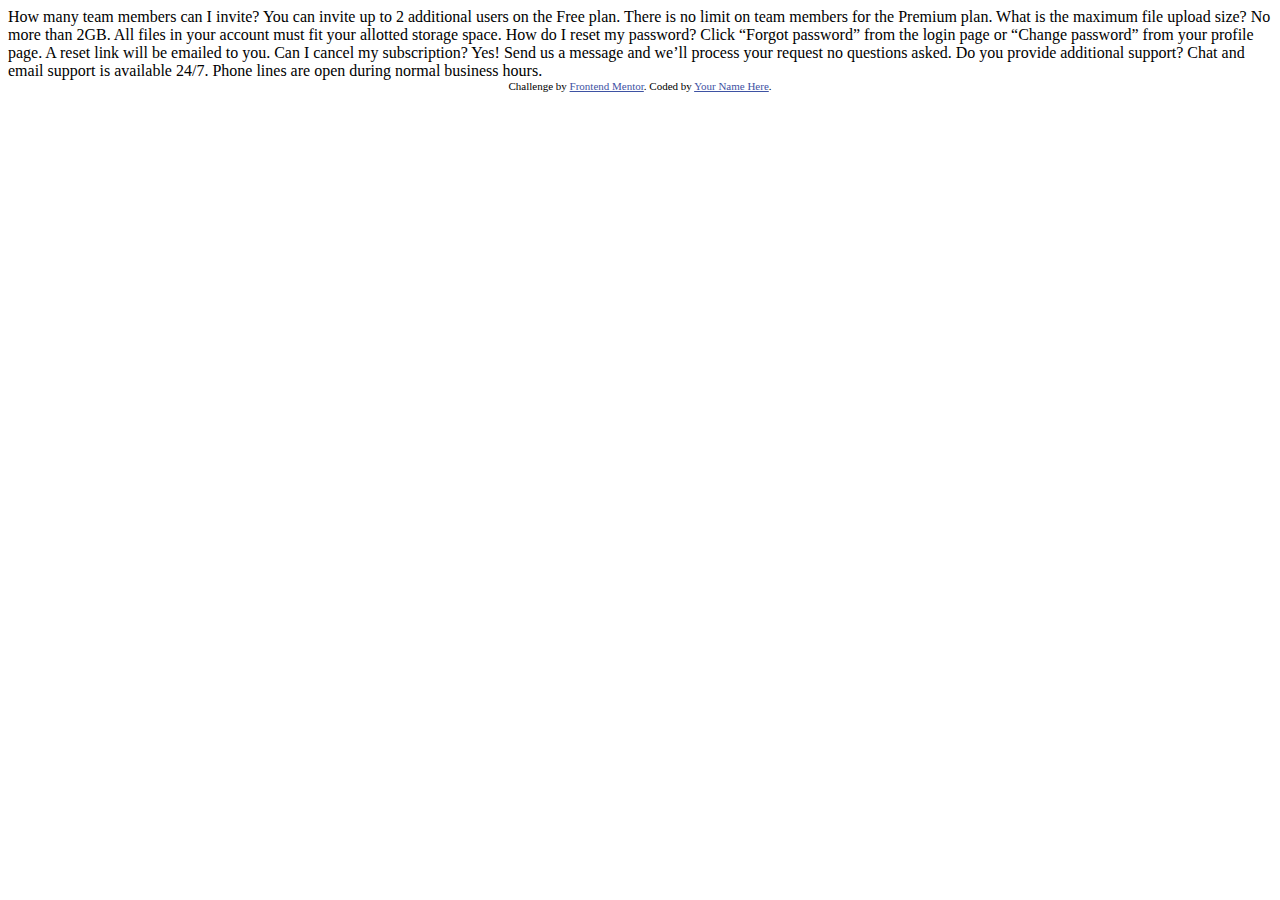
==== faq-accordion-card-main/index.html @ a97fe219 "add project" ====
<!DOCTYPE html>
<html lang="en">
<head>
  <meta charset="UTF-8">
  <meta name="viewport" content="width=device-width, initial-scale=1.0"> <!-- displays site properly based on user's device -->

  <link rel="icon" type="image/png" sizes="32x32" href="./images/favicon-32x32.png">
  
  <title>Frontend Mentor | FAQ Accordion Card</title>

  <!-- Feel free to remove these styles or customise in your own stylesheet 👍 -->
  <style>
    .attribution { font-size: 11px; text-align: center; }
    .attribution a { color: hsl(228, 45%, 44%); }
  </style>
</head>
<body>
  How many team members can I invite?
  You can invite up to 2 additional users on the Free plan. There is no limit on 
  team members for the Premium plan.

  What is the maximum file upload size?
  No more than 2GB. All files in your account must fit your allotted storage space.

  How do I reset my password?
  Click “Forgot password” from the login page or “Change password” from your profile page.
  A reset link will be emailed to you.

  Can I cancel my subscription?
  Yes! Send us a message and we’ll process your request no questions asked.

  Do you provide additional support?
  Chat and email support is available 24/7. Phone lines are open during normal business hours.

  <div class="attribution">
    Challenge by <a href="https://www.frontendmentor.io?ref=challenge" target="_blank">Frontend Mentor</a>. 
    Coded by <a href="#">Your Name Here</a>.
  </div>
</body>
</html>
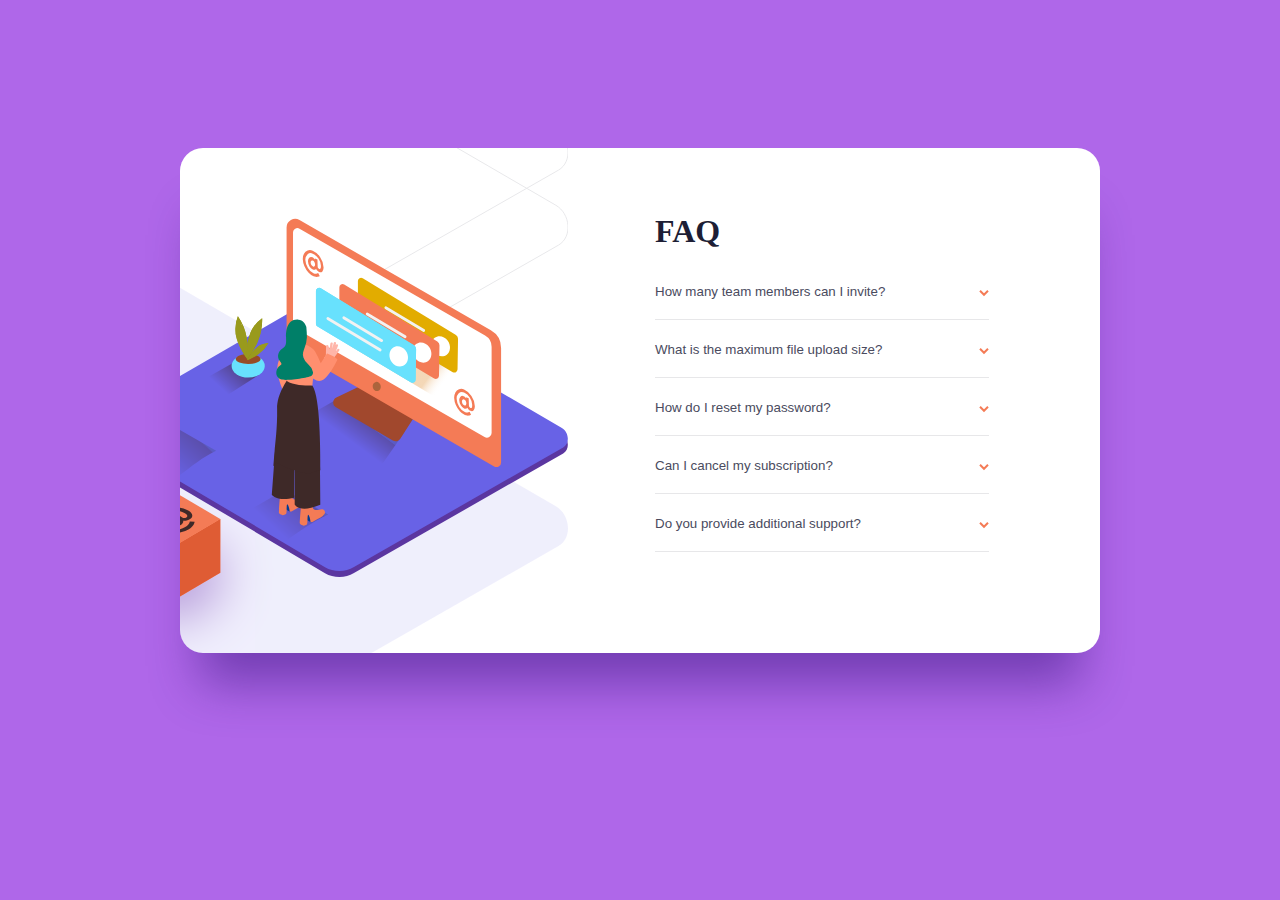
==== commit b17dfcb8: "everything but the box" ====
--- a/faq-accordion-card-main/index.html
+++ b/faq-accordion-card-main/index.html
@@ -1,40 +1,138 @@
 <!DOCTYPE html>
 <html lang="en">
-<head>
-  <meta charset="UTF-8">
-  <meta name="viewport" content="width=device-width, initial-scale=1.0"> <!-- displays site properly based on user's device -->
+  <head>
+    <meta charset="UTF-8" />
+    <meta name="viewport" content="width=device-width, initial-scale=1.0" />
+    <!-- displays site properly based on user's device -->
+    <link rel="stylesheet" href="styles.css" />
+    <title>Frontend Mentor | FAQ Accordion Card</title>
+  </head>
+  <body>
+    <!-- after VanJS course, googling not just how to do an acord, but how to do it with accessability
+   https://www.aditus.io/patterns/accordion/
+   https://developer.mozilla.org/en-US/docs/Web/HTML/Element/dt
+   https://www.hassellinclusion.com/blog/accessible-accordion-pattern/ -->
 
-  <link rel="icon" type="image/png" sizes="32x32" href="./images/favicon-32x32.png">
-  
-  <title>Frontend Mentor | FAQ Accordion Card</title>
+    <!-- https://css-tricks.com/examples/hrs/ -->
+    <div class="card">
+      <svg class="hidden" width="191" height="184" xmlns="http://www.w3.org/2000/svg" xmlns:xlink="http://www.w3.org/1999/xlink"><defs><filter x="-97.9%" y="-76.3%" width="295.8%" height="313.7%" filterUnits="objectBoundingBox" id="a"><feOffset dy="25" in="SourceAlpha" result="shadowOffsetOuter1"/><feGaussianBlur stdDeviation="25" in="shadowOffsetOuter1" result="shadowBlurOuter1"/><feColorMatrix values="0 0 0 0 0.209139076 0 0 0 0 0.0691446444 0 0 0 0 0.478091033 0 0 0 0.497159091 0" in="shadowBlurOuter1"/></filter><path id="b" d="M0 27.756v53.87l41.968 24.035 47.387-28.025v-53.87"/></defs><g fill="none" fill-rule="evenodd"><g transform="translate(50.93 2.125)"><use fill="#000" filter="url(#a)" xlink:href="#b"/><use fill="#FF9271" xlink:href="#b"/></g><path fill="#DF5C34" fill-rule="nonzero" d="M92.899 53.917v53.87l47.387-28.026v-53.87z"/><path fill="#F47B56" fill-rule="nonzero" d="M50.93 29.88L99.624 2.126l40.662 23.767-47.387 28.025z"/><path d="M94.013 14.49a25.942 25.942 0 0114.207 3.129c2.486 1.462 3.844 2.988 4.036 4.579.192 1.59-.628 2.975-2.562 4.143a9.115 9.115 0 01-2.985 1.18c-.869.205-1.76.295-2.652.269l-.974-.077c.091.217.151.446.18.68a3.132 3.132 0 01-.513 1.552 5.704 5.704 0 01-2.1 2.065 12.633 12.633 0 01-6.7 1.77 13.247 13.247 0 01-6.957-1.757c-1.999-1.18-3.023-2.566-3.1-4.156a4.49 4.49 0 012.562-4.015 8.488 8.488 0 012.357-1.013 9.175 9.175 0 012.037-.346h.705l-1.282-.77 3.6-2.244 8.34 4.912a4.377 4.377 0 004.15 0c1.769-1.103 1.137-2.552-1.895-4.348a19.261 19.261 0 00-10.556-2.347 21.67 21.67 0 00-11.018 3.168c-3.023 1.89-4.522 4.143-4.496 6.76 0 2.564 1.601 4.848 4.714 6.682a21.015 21.015 0 0011.146 2.655 20.926 20.926 0 0011.017-2.925 12.353 12.353 0 003.062-2.565 5.683 5.683 0 001.28-2.18l.18-.808 4.753.269c.008.145.008.29 0 .436a8.216 8.216 0 01-.346 1.154 8.303 8.303 0 01-.82 1.72 11.912 11.912 0 01-1.69 2 15.952 15.952 0 01-2.755 2.13 25.602 25.602 0 01-9.326 3.36 35.176 35.176 0 01-10.877.192 24.896 24.896 0 01-9.339-3.053 12.127 12.127 0 01-5.304-5.566 8.192 8.192 0 010-6.593 12.692 12.692 0 015.266-5.759 28.966 28.966 0 0114.655-4.284zm4.663 13.262c-.17-.891-.77-1.64-1.601-2.001a6.579 6.579 0 00-3.33-.911 5.619 5.619 0 00-3.101.795 2.283 2.283 0 00-1.281 2.001c.117.89.69 1.654 1.512 2.014a6.54 6.54 0 003.394.86 6.092 6.092 0 003.254-.847 2.065 2.065 0 001.205-1.911" fill="#3E2928" fill-rule="nonzero"/></g></svg>
 
-  <!-- Feel free to remove these styles or customise in your own stylesheet 👍 -->
-  <style>
-    .attribution { font-size: 11px; text-align: center; }
-    .attribution a { color: hsl(228, 45%, 44%); }
-  </style>
-</head>
-<body>
-  How many team members can I invite?
-  You can invite up to 2 additional users on the Free plan. There is no limit on 
-  team members for the Premium plan.
+      <h1>FAQ</h1>
 
-  What is the maximum file upload size?
-  No more than 2GB. All files in your account must fit your allotted storage space.
+      <h2>
+        <button
+          id="accordion-button-01"
+          aria-controls="accordion-panel-01"
+          aria-expanded="false"
+        >
+          How many team members can I invite?
+        </button>
+        <svg width="10" height="7" xmlns="http://www.w3.org/2000/svg"><path d="M1 .799l4 4 4-4" stroke="#F47B56" stroke-width="2" fill="none" fill-rule="evenodd"/></svg>
+      </h2>
+      <div
+      id="accordion-panel-01"
+      aria-labelledby="accordion-button-01"
+      class="accordion-panel hidden"
+    >
+      <p>
+        You can invite up to 2 additional users on the Free plan. There is no
+        limit on team members for the Premium plan.
+      </p>
+      </div>
+    <hr />
 
-  How do I reset my password?
-  Click “Forgot password” from the login page or “Change password” from your profile page.
-  A reset link will be emailed to you.
+    <h2>
+      <button
+        id="accordion-button-02"
+        aria-controls="accordion-panel-02"
+        aria-expanded="false"
+      >
+        What is the maximum file upload size?
+      </button>
+      <svg width="10" height="7" xmlns="http://www.w3.org/2000/svg"><path d="M1 .799l4 4 4-4" stroke="#F47B56" stroke-width="2" fill="none" fill-rule="evenodd"/></svg>
 
-  Can I cancel my subscription?
-  Yes! Send us a message and we’ll process your request no questions asked.
+    </h2>
+    <div
+      id="accordion-panel-02"
+      aria-labelledby="accordion-button-02"
+      class="accordion-panel hidden"
+    >
+      <p>
+        No more than 2GB. All files in your account must fit your allotted
+        storage space.
+      </p>
+    </div>
+    <hr />
 
-  Do you provide additional support?
-  Chat and email support is available 24/7. Phone lines are open during normal business hours.
+    <h2>
+      <button
+        id="accordion-button-03"
+        aria-controls="accordion-panel-03"
+        aria-expanded="false"
+      >
+        How do I reset my password?
+      </button>
+      <svg width="10" height="7" xmlns="http://www.w3.org/2000/svg"><path d="M1 .799l4 4 4-4" stroke="#F47B56" stroke-width="2" fill="none" fill-rule="evenodd"/></svg>
 
-  <div class="attribution">
-    Challenge by <a href="https://www.frontendmentor.io?ref=challenge" target="_blank">Frontend Mentor</a>. 
-    Coded by <a href="#">Your Name Here</a>.
-  </div>
-</body>
-</html>+    </h2>
+    <div
+      id="accordion-panel-03"
+      aria-labelledby="accordion-button-03"
+      class="accordion-panel hidden"
+    >
+      <p>
+        Click “Forgot password” from the login page or “Change password” from
+        your profile page. A reset link will be emailed to you.
+      </p>
+    </div>
+    <hr />
+
+    <h2>
+      <button
+        id="accordion-button-04"
+        aria-controls="accordion-panel-04"
+        aria-expanded="false"
+      >
+        Can I cancel my subscription?
+      </button>
+      <svg width="10" height="7" xmlns="http://www.w3.org/2000/svg"><path d="M1 .799l4 4 4-4" stroke="#F47B56" stroke-width="2" fill="none" fill-rule="evenodd"/></svg>
+
+    </h2>
+    <div
+      id="accordion-panel-04"
+      aria-labelledby="accordion-button-04"
+      class="accordion-panel hidden"
+    >
+      <p>
+        Yes! Send us a message and we'll process your request no questions
+        asked.
+      </p>
+    </div>
+    <hr />
+
+    <h2>
+      <button
+        id="accordion-button-05"
+        aria-controls="accordion-panel-05"
+        aria-expanded="false"
+      >
+        Do you provide additional support?
+      </button>
+      <svg width="10" height="7" xmlns="http://www.w3.org/2000/svg"><path d="M1 .799l4 4 4-4" stroke="#F47B56" stroke-width="2" fill="none" fill-rule="evenodd"/></svg>
+
+    </h2>
+    <div
+      id="accordion-panel-05"
+      aria-labelledby="accordion-button-05"
+      class="accordion-panel hidden"
+    >
+      <p>
+        Chat and email support is available 24/7. Phone lines are open during
+        normal business hours.
+      </p>
+    </div>
+    <hr />
+
+    <script src="script.js"></script>
+  </body>
+</html>
--- a/faq-accordion-card-main/styles.css
+++ b/faq-accordion-card-main/styles.css
@@ -0,0 +1,199 @@
+* {
+  box-sizing: border-box;
+  margin: 0;
+  padding: 0;
+}
+
+:root {
+  /* text */
+
+  --dark-highlight: #1d1e35;
+  --color-highlight: hsl(14, 88%, 65%);
+  --dark: hsl(237, 12%, 33%);
+  --medium: hsl(240, 6%, 50%);
+
+  /* gradient */
+  --bg-color-one: hsl(273, 75%, 66%);
+  --bg-color-two: hsl(240, 73%, 65%);
+
+  /* divs */
+  --light: rgb(231, 231, 233);
+}
+
+img {
+  width: 100%;
+}
+
+@import url("https://fonts.googleapis.com/css2?family=Kumbh+Sans:wght@400;500;700;800&display=swap");
+
+body {
+  font-size: 12px;
+  font-family: "Kumbh Sans";
+  background-color: var(--bg-color-one);
+  display: flex;
+  justify-content: center;
+  position: relative;
+}
+
+hr {
+  border: 0;
+  height: 0;
+  border-top: 0px solid rgba(146, 146, 146, 0);
+  border-bottom: 1px solid var(--light);
+  margin-bottom: 18px;
+}
+
+.hidden {
+  display: none;
+}
+
+.card {
+  margin-top: 148px;
+  margin-bottom: 40px;
+  background-color: white;
+  width: 327px;
+  position: relative;
+  border-radius: 23px;
+  padding-left: 24px;
+  padding-right: 24px;
+  box-shadow: 0px 50px 50px -20px #35127a7f;
+}
+
+button {
+  background-color: white;
+  border: none;
+  color: var(--dark);
+  border-radius: 10px;
+}
+
+button:hover {
+  cursor: pointer;
+  border: none;
+  color: var(--color-highlight);
+}
+
+button:focus-visible {
+  /* https://stackoverflow.com/questions/31402576/enable-focus-only-on-keyboard-use-or-tab-press */
+  color: var(--color-highlight);
+}
+
+.card::before {
+  content: "";
+  background-image: url(images/illustration-woman-online-mobile.svg);
+  background-repeat: no-repeat;
+  background-position: center;
+  display: block;
+  position: absolute;
+  z-index: 2;
+  width: 237px;
+  height: 180px;
+  top: -100px;
+  left: 50px;
+}
+
+.card::after {
+  content: "";
+  background-image: url(images/bg-pattern-mobile.svg);
+  background-repeat: no-repeat;
+  background-position: center;
+  display: block;
+  position: absolute;
+  z-index: 1;
+  width: 237px;
+  height: 180px;
+  top: -25px;
+  left: 50px;
+}
+
+h1 {
+  margin-top: 132px;
+  margin-bottom: 30px;
+  text-align: center;
+  font-size: 32px;
+  color: var(--dark-highlight);
+}
+
+h2 {
+  margin-bottom: 18px;
+}
+
+p {
+  margin-bottom: 16px;
+  color: var(--medium);
+}
+
+svg {
+  float: right;
+  margin-top: 10px;
+}
+
+/* would like to select data attribute area-exapanded = "True" but no internet right now to look up how to do" */
+
+.active {
+  color: var(--dark-highlight);
+  font-weight: 700;
+}
+
+@media (min-width: 1000px) {
+  .card {
+    width: 920px;
+    padding-left: 475px;
+    padding-right: 111px;
+    padding-bottom: 83px;
+    overflow: hidden;
+  }
+
+  .card::before {
+    background-image: url(images/illustration-woman-online-desktop.svg);
+    width: 472px;
+    height: 359px;
+    top: 70px;
+    left: -84px;
+  }
+
+  .card::after {
+    content: "";
+    background-image: url(images/bg-pattern-desktop.svg);
+    z-index: 1;
+    width: 964px;
+    height: 944px;
+    top: -294px;
+    left: -576px;
+  }
+
+  h1 {
+    margin-top: 65px;
+    text-align: left;
+  }
+
+  svg.hidden {
+    display: block;
+    position: absolute;
+    z-index: 3;
+    top: 335px;
+    left: -100px;
+    overflow: visible;
+  }
+}
+
+/*
+
+button::after {
+  content: "";
+  background-image: url(images/icon-arrow-down.svg);
+  background-repeat: no-repeat;
+  width: 10px;
+  height: 10px;
+  display: inline-block;
+}
+
+
+.acrd-content {
+  color: var(--medium);
+}
+
+.viz-hidden {
+  height: 0;
+  opacity: 0;
+}
+*/
